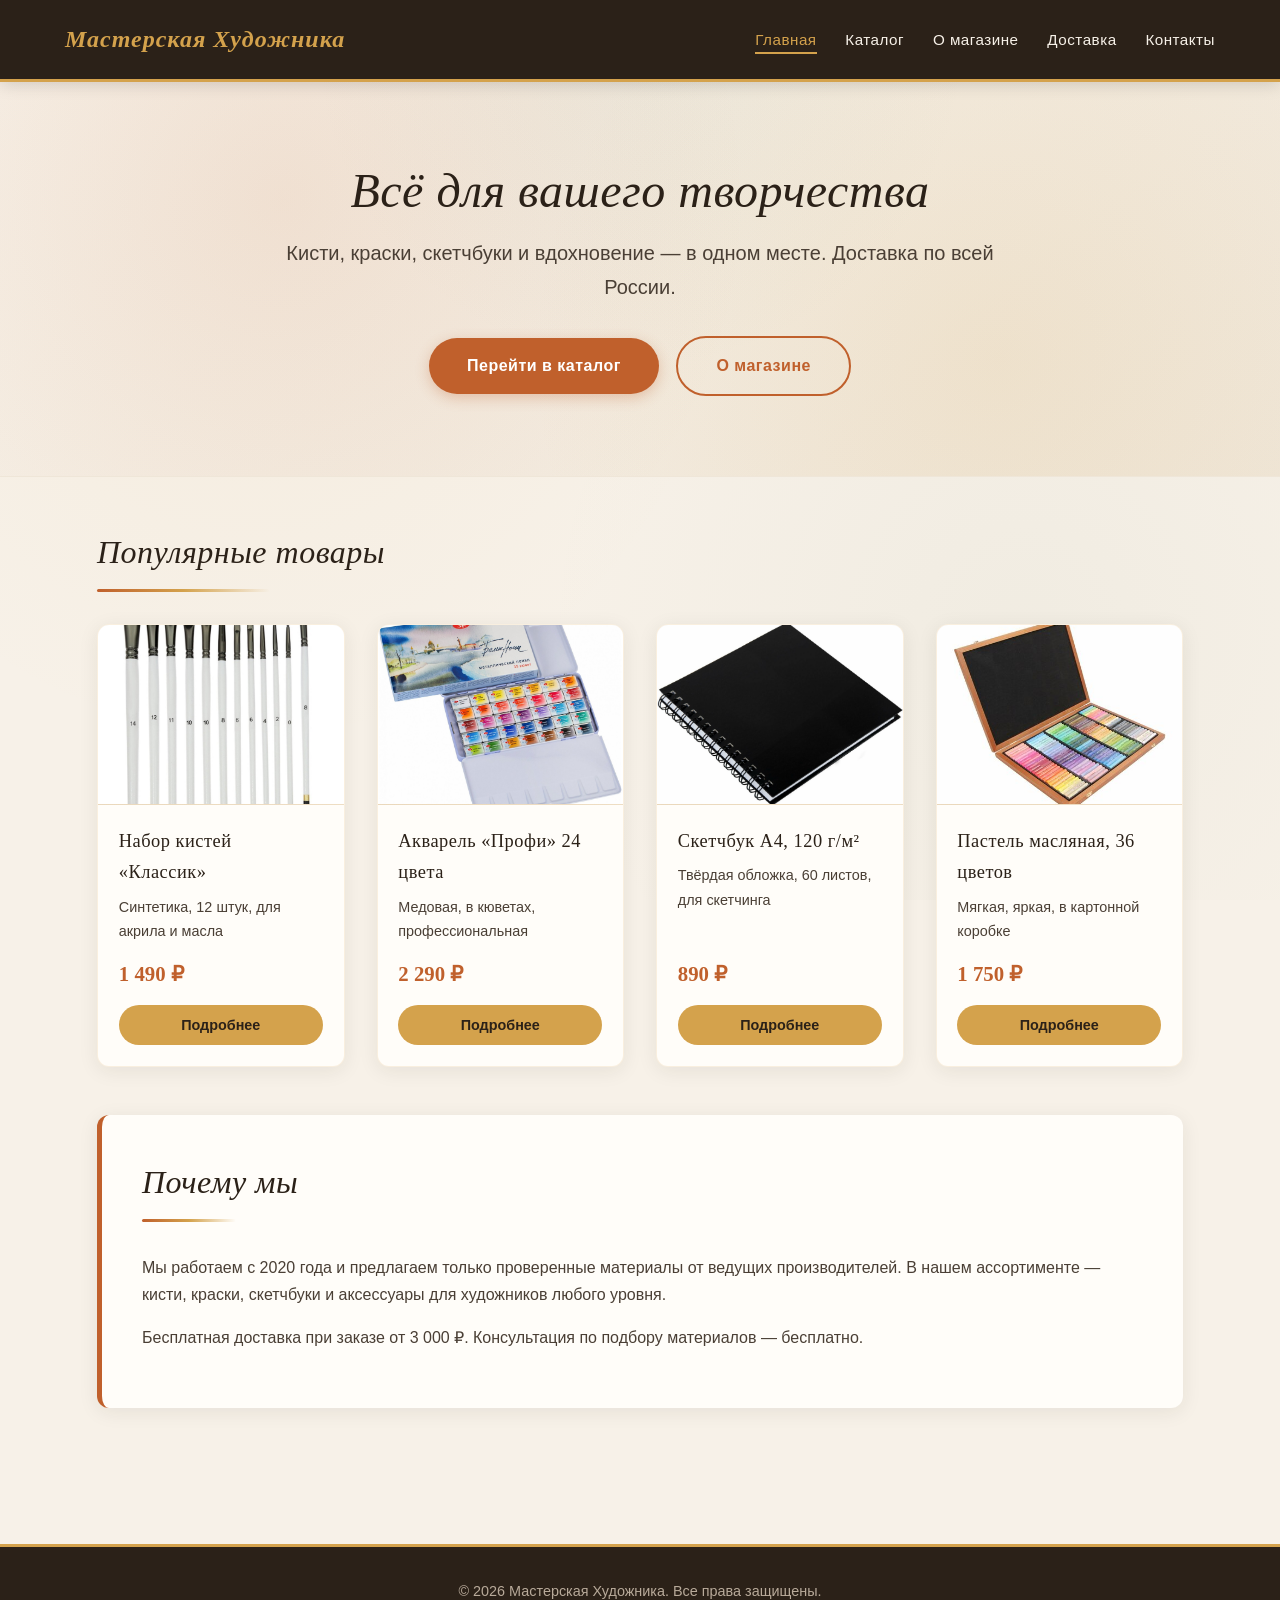
==== index.html @ 295a4840 "Add files via upload" ====
<!DOCTYPE html>
<html lang="ru">
<head>
    <meta charset="UTF-8">
    <meta name="viewport" content="width=device-width, initial-scale=1.0">
    <title>Мастерская Художника — кисти, краски, скетчбуки</title>
    <link rel="stylesheet" href="style.css">
</head>
<body>

<header>
    <nav>
        <span class="logo">Мастерская Художника</span>
        <ul>
            <li><a href="index.html" class="active">Главная</a></li>
            <li><a href="catalog.html">Каталог</a></li>
            <li><a href="about.html">О магазине</a></li>
            <li><a href="delivery.html">Доставка</a></li>
            <li><a href="contacts.html">Контакты</a></li>
        </ul>
    </nav>
</header>

<section class="hero">
    <div class="hero-content">
        <h1>Всё для вашего творчества</h1>
        <p class="subtitle">Кисти, краски, скетчбуки и вдохновение — в одном месте. Доставка по всей России.</p>
        <a href="catalog.html" class="btn">Перейти в каталог</a>
        <a href="about.html" class="btn btn-outline">О магазине</a>
    </div>
</section>

<div class="container">
    <h2 class="section-title">Популярные товары</h2>
    <div class="products">
        <div class="product-card">
            <div class="product-img">
                <img src="images/brush-set.jpg" alt="Набор кистей «Классик»">
            </div>
            <div class="product-info">
                <h3>Набор кистей «Классик»</h3>
                <p>Синтетика, 12 штук, для акрила и масла</p>
                <span class="price">1 490 ₽</span>
                <a href="product-brush-set.html" class="btn-small">Подробнее</a>
            </div>
        </div>
        <div class="product-card">
            <div class="product-img">
                <img src="images/watercolor.jpg" alt="Акварель «Профи» 24 цвета">
            </div>
            <div class="product-info">
                <h3>Акварель «Профи» 24 цвета</h3>
                <p>Медовая, в кюветах, профессиональная</p>
                <span class="price">2 290 ₽</span>
                <a href="product-watercolor.html" class="btn-small">Подробнее</a>
            </div>
        </div>
        <div class="product-card">
            <div class="product-img">
                <img src="images/sketchbook.jpg" alt="Скетчбук А4, 120 г/м²">
            </div>
            <div class="product-info">
                <h3>Скетчбук А4, 120 г/м²</h3>
                <p>Твёрдая обложка, 60 листов, для скетчинга</p>
                <span class="price">890 ₽</span>
                <a href="product-sketchbook.html" class="btn-small">Подробнее</a>
            </div>
        </div>
        <div class="product-card">
            <div class="product-img">
                <img src="images/pastel.jpg" alt="Пастель масляная, 36 цветов">
            </div>
            <div class="product-info">
                <h3>Пастель масляная, 36 цветов</h3>
                <p>Мягкая, яркая, в картонной коробке</p>
                <span class="price">1 750 ₽</span>
                <a href="product-pastel.html" class="btn-small">Подробнее</a>
            </div>
        </div>
    </div>

    <div class="about-section">
        <h2 class="section-title">Почему мы</h2>
        <p>Мы работаем с 2020 года и предлагаем только проверенные материалы от ведущих производителей. В нашем ассортименте — кисти, краски, скетчбуки и аксессуары для художников любого уровня.</p>
        <p>Бесплатная доставка при заказе от 3 000 ₽. Консультация по подбору материалов — бесплатно.</p>
    </div>
</div>

<footer>
    <p>© 2026 Мастерская Художника. Все права защищены.</p>
</footer>

</body>
</html>
---- style.css ----
/* ===== Базовые настройки ===== */
* { margin: 0; padding: 0; box-sizing: border-box; }

:root {
    --paper: #f7f1e8;
    --paper-dark: #efe6d8;
    --ink: #2b2118;
    --ink-soft: #4a3f35;
    --accent: #c0602c;
    --accent-dark: #9a4a20;
    --gold: #d4a24c;
    --sage: #8a9a7b;
    --card: #fffdf9;
    --shadow: 0 4px 20px rgba(43, 33, 24, 0.08);
}

body {
    font-family: 'Georgia', 'Times New Roman', serif;
    background: var(--paper);
    color: var(--ink);
    line-height: 1.7;
    background-image:
        radial-gradient(circle at 20% 30%, rgba(212, 162, 76, 0.06) 0%, transparent 40%),
        radial-gradient(circle at 80% 70%, rgba(138, 154, 123, 0.06) 0%, transparent 40%);
    background-attachment: fixed;
}

h1, h2, h3, h4 {
    font-family: 'Georgia', serif;
    font-weight: normal;
    letter-spacing: 0.5px;
}

a { color: var(--accent); text-decoration: none; transition: color 0.3s; }
a:hover { color: var(--accent-dark); }

/* ===== Шапка ===== */
header {
    background: var(--ink);
    color: var(--paper);
    padding: 1.2rem 2rem;
    position: sticky;
    top: 0;
    z-index: 100;
    box-shadow: 0 2px 16px rgba(0,0,0,0.15);
    border-bottom: 3px solid var(--gold);
}

nav {
    display: flex;
    justify-content: space-between;
    align-items: center;
    max-width: 1150px;
    margin: 0 auto;
    flex-wrap: wrap;
    gap: 1rem;
}

.logo {
    font-size: 1.5rem;
    font-weight: bold;
    color: var(--gold);
    font-style: italic;
    letter-spacing: 1px;
}

nav ul {
    list-style: none;
    display: flex;
    gap: 1.8rem;
    flex-wrap: wrap;
}

nav ul a {
    color: var(--paper);
    font-family: 'Segoe UI', Arial, sans-serif;
    font-size: 0.95rem;
    font-weight: 500;
    letter-spacing: 0.5px;
    padding-bottom: 4px;
    border-bottom: 2px solid transparent;
    transition: border-color 0.3s, color 0.3s;
}

nav ul a:hover, nav ul a.active {
    color: var(--gold);
    border-bottom-color: var(--gold);
}

/* ===== Герой ===== */
.hero {
    position: relative;
    padding: 5rem 2rem;
    text-align: center;
    overflow: hidden;
    background: linear-gradient(135deg, rgba(247, 241, 232, 0.9) 0%, rgba(239, 230, 216, 0.85) 100%);
    border-bottom: 1px solid var(--paper-dark);
}

.hero::before {
    content: '';
    position: absolute;
    top: -50%;
    left: -20%;
    width: 140%;
    height: 200%;
    background:
        radial-gradient(circle at 30% 40%, rgba(192, 96, 44, 0.10) 0%, transparent 35%),
        radial-gradient(circle at 70% 60%, rgba(212, 162, 76, 0.12) 0%, transparent 35%),
        radial-gradient(circle at 50% 20%, rgba(138, 154, 123, 0.08) 0%, transparent 30%);
    pointer-events: none;
}

.hero-content { position: relative; z-index: 1; max-width: 750px; margin: 0 auto; }

.hero h1 {
    font-size: 3rem;
    margin-bottom: 1rem;
    color: var(--ink);
    font-style: italic;
    line-height: 1.2;
}

.hero .subtitle {
    font-size: 1.25rem;
    color: var(--ink-soft);
    margin-bottom: 2rem;
    font-family: 'Segoe UI', Arial, sans-serif;
}

.btn {
    display: inline-block;
    background: var(--accent);
    color: #fff;
    padding: 0.9rem 2.4rem;
    border-radius: 40px;
    text-decoration: none;
    font-family: 'Segoe UI', Arial, sans-serif;
    font-weight: 600;
    font-size: 1rem;
    letter-spacing: 0.5px;
    transition: background 0.3s, transform 0.3s, box-shadow 0.3s;
    box-shadow: 0 4px 14px rgba(192, 96, 44, 0.3);
    border: none;
    cursor: pointer;
}

.btn:hover {
    background: var(--accent-dark);
    transform: translateY(-2px);
    box-shadow: 0 6px 20px rgba(192, 96, 44, 0.4);
    color: #fff;
}

.btn-outline {
    background: transparent;
    color: var(--accent);
    border: 2px solid var(--accent);
    box-shadow: none;
    margin-left: 0.8rem;
}

.btn-outline:hover { background: var(--accent); color: #fff; }

/* ===== Контейнер ===== */
.container { max-width: 1150px; margin: 0 auto; padding: 3rem 2rem; }

.section-title {
    font-size: 2rem;
    margin-bottom: 2rem;
    color: var(--ink);
    font-style: italic;
    position: relative;
    padding-bottom: 0.8rem;
    display: inline-block;
}

.section-title::after {
    content: '';
    position: absolute;
    bottom: 0;
    left: 0;
    width: 60%;
    height: 3px;
    background: linear-gradient(90deg, var(--accent), var(--gold), transparent);
    border-radius: 2px;
}

/* ===== Карточки товаров ===== */
.products {
    display: grid;
    grid-template-columns: repeat(auto-fit, minmax(240px, 1fr));
    gap: 2rem;
    margin-bottom: 3rem;
}

.product-card {
    background: var(--card);
    border-radius: 12px;
    box-shadow: var(--shadow);
    overflow: hidden;
    transition: transform 0.35s, box-shadow 0.35s;
    border: 1px solid rgba(212, 162, 76, 0.15);
    display: flex;
    flex-direction: column;
}

.product-card:hover {
    transform: translateY(-6px);
    box-shadow: 0 10px 30px rgba(43, 33, 24, 0.15);
}

.product-img {
    height: 180px;
    background: linear-gradient(135deg, var(--paper-dark) 0%, var(--paper) 100%);
    position: relative;
    border-bottom: 1px solid rgba(212, 162, 76, 0.2);
    overflow: hidden;
    display: flex;
    align-items: center;
    justify-content: center;
}

.product-img img {
    width: 100%;
    height: 100%;
    object-fit: cover;
    display: block;
    transition: transform 0.4s;
}

.product-card:hover .product-img img {
    transform: scale(1.05);
}

.product-info { padding: 1.3rem; flex-grow: 1; display: flex; flex-direction: column; }
.product-info h3 { font-size: 1.15rem; margin-bottom: 0.4rem; color: var(--ink); }
.product-info p { font-size: 0.9rem; color: var(--ink-soft); margin-bottom: 0.8rem; flex-grow: 1; font-family: 'Segoe UI', Arial, sans-serif; }
.product-info .price { color: var(--accent); font-weight: bold; font-size: 1.3rem; font-family: 'Georgia', serif; margin-bottom: 0.8rem; display: block; }

.btn-small {
    display: inline-block;
    background: var(--gold);
    color: var(--ink);
    padding: 0.5rem 1.2rem;
    border-radius: 30px;
    text-decoration: none;
    font-size: 0.9rem;
    font-weight: 600;
    font-family: 'Segoe UI', Arial, sans-serif;
    transition: background 0.3s;
    text-align: center;
    border: none;
    cursor: pointer;
}

.btn-small:hover { background: var(--accent); color: #fff; }

/* ===== Текстовые блоки ===== */
.about-section, .info-block {
    background: var(--card);
    padding: 2.5rem;
    border-radius: 12px;
    box-shadow: var(--shadow);
    margin-bottom: 2.5rem;
    border-left: 5px solid var(--accent);
}

.about-section p, .info-block p { margin-bottom: 1rem; font-family: 'Segoe UI', Arial, sans-serif; color: var(--ink-soft); }
.about-section h3, .info-block h3 { margin: 1.5rem 0 0.8rem; color: var(--ink); font-size: 1.4rem; }

.info-block ul { margin-left: 1.5rem; margin-bottom: 1rem; font-family: 'Segoe UI', Arial, sans-serif; color: var(--ink-soft); }
.info-block li { margin-bottom: 0.5rem; }

/* ===== Контакты ===== */
.contacts-box {
    background: var(--ink);
    color: var(--paper);
    padding: 2.5rem;
    border-radius: 12px;
    margin-bottom: 2rem;
    border-top: 4px solid var(--gold);
}

.contacts-box h2 { color: var(--gold); margin-bottom: 1.5rem; font-style: italic; }
.contacts-box p { margin-bottom: 0.8rem; font-family: 'Segoe UI', Arial, sans-serif; }
.contacts-box a { color: var(--gold); }

/* ===== Форма ===== */
.form-group { margin-bottom: 1.2rem; }
.form-group label { display: block; margin-bottom: 0.4rem; font-family: 'Segoe UI', Arial, sans-serif; font-size: 0.95rem; color: var(--ink-soft); }
.form-group input, .form-group textarea {
    width: 100%;
    padding: 0.7rem 1rem;
    border: 1px solid rgba(43, 33, 24, 0.2);
    border-radius: 8px;
    font-family: 'Segoe UI', Arial, sans-serif;
    font-size: 1rem;
    background: var(--card);
    color: var(--ink);
}
.form-group input:focus, .form-group textarea:focus {
    outline: none;
    border-color: var(--accent);
    box-shadow: 0 0 0 3px rgba(192, 96, 44, 0.15);
}

/* ===== Хлебные крошки ===== */
.breadcrumbs {
    font-family: 'Segoe UI', Arial, sans-serif;
    font-size: 0.9rem;
    color: var(--ink-soft);
    margin-bottom: 2rem;
}
.breadcrumbs a { color: var(--accent); }

/* ===== Подвал ===== */
footer {
    background: var(--ink);
    color: #b8aa9a;
    text-align: center;
    padding: 2rem;
    font-size: 0.9rem;
    font-family: 'Segoe UI', Arial, sans-serif;
    margin-top: 3rem;
    border-top: 3px solid var(--gold);
}

footer .counter-placeholder {
    display: inline-block;
    background: rgba(255,255,255,0.08);
    padding: 0.4rem 1rem;
    border-radius: 6px;
    margin-top: 1rem;
    font-size: 0.8rem;
    color: #8a7f73;
    border: 1px dashed rgba(255,255,255,0.15);
}

/* ===== Адаптив ===== */
@media (max-width: 700px) {
    .hero h1 { font-size: 2rem; }
    nav ul { gap: 1rem; font-size: 0.9rem; }
    .container { padding: 2rem 1rem; }
    .about-section, .info-block { padding: 1.5rem; }
}
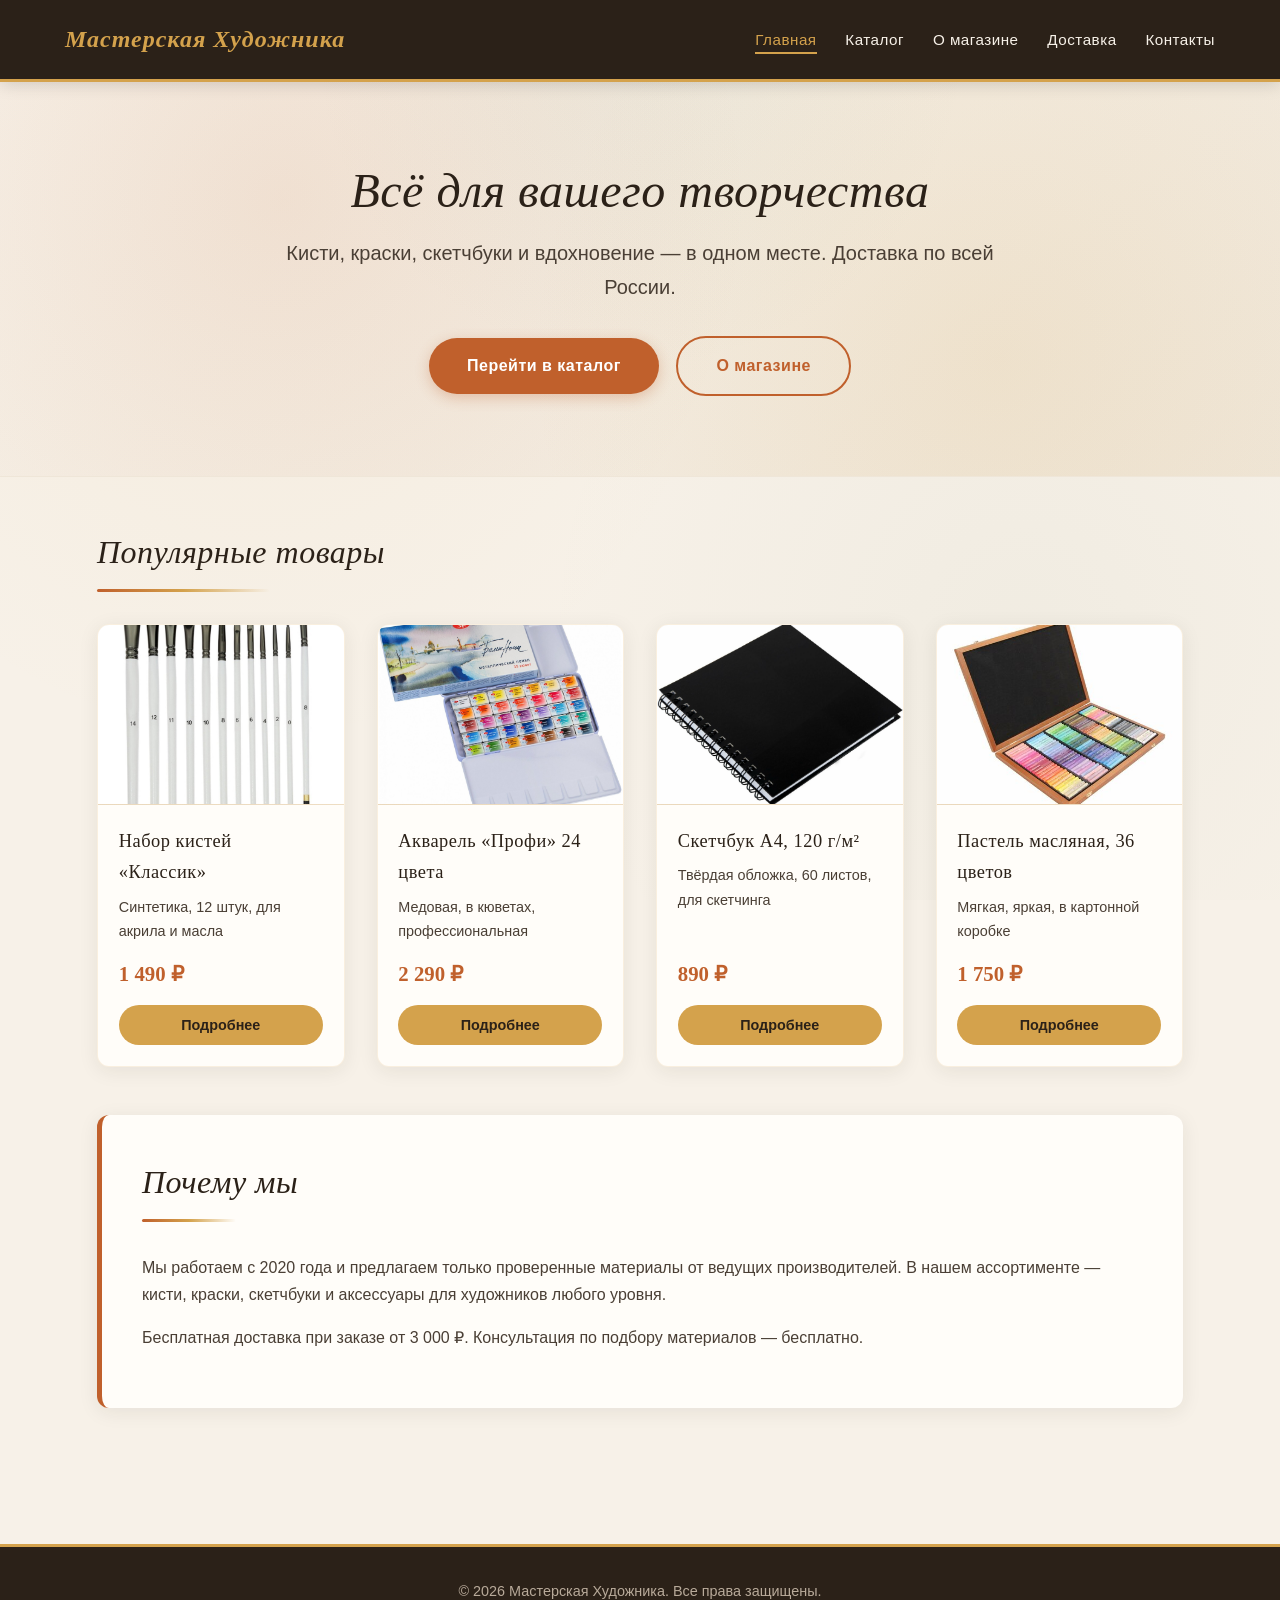
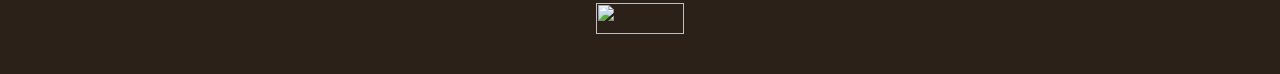
==== commit 4840a99f: "Add files via upload" ====
--- a/index.html
+++ b/index.html
@@ -88,6 +88,17 @@
 
 <footer>
     <p>© 2026 Мастерская Художника. Все права защищены.</p>
+    <!--LiveInternet counter--><a href="https://www.liveinternet.ru/click;art-shop"
+    target="_blank"><img id="licnt85B4" width="88" height="31" style="border:0" 
+    title="LiveInternet: показано число просмотров и посетителей за 24 часа"
+    src="[data-uri]"
+    alt=""/></a><script>(function(d,s){d.getElementById("licnt85B4").src=
+    "https://counter.yadro.ru/hit;art-shop?t52.6;r"+escape(d.referrer)+
+    ((typeof(s)=="undefined")?"":";s"+s.width+"*"+s.height+"*"+
+    (s.colorDepth?s.colorDepth:s.pixelDepth))+";u"+escape(d.URL)+
+    ";h"+escape(d.title.substring(0,150))+";"+Math.random()})
+    (document,screen)</script><!--/LiveInternet-->
+
 </footer>
 
 </body>
